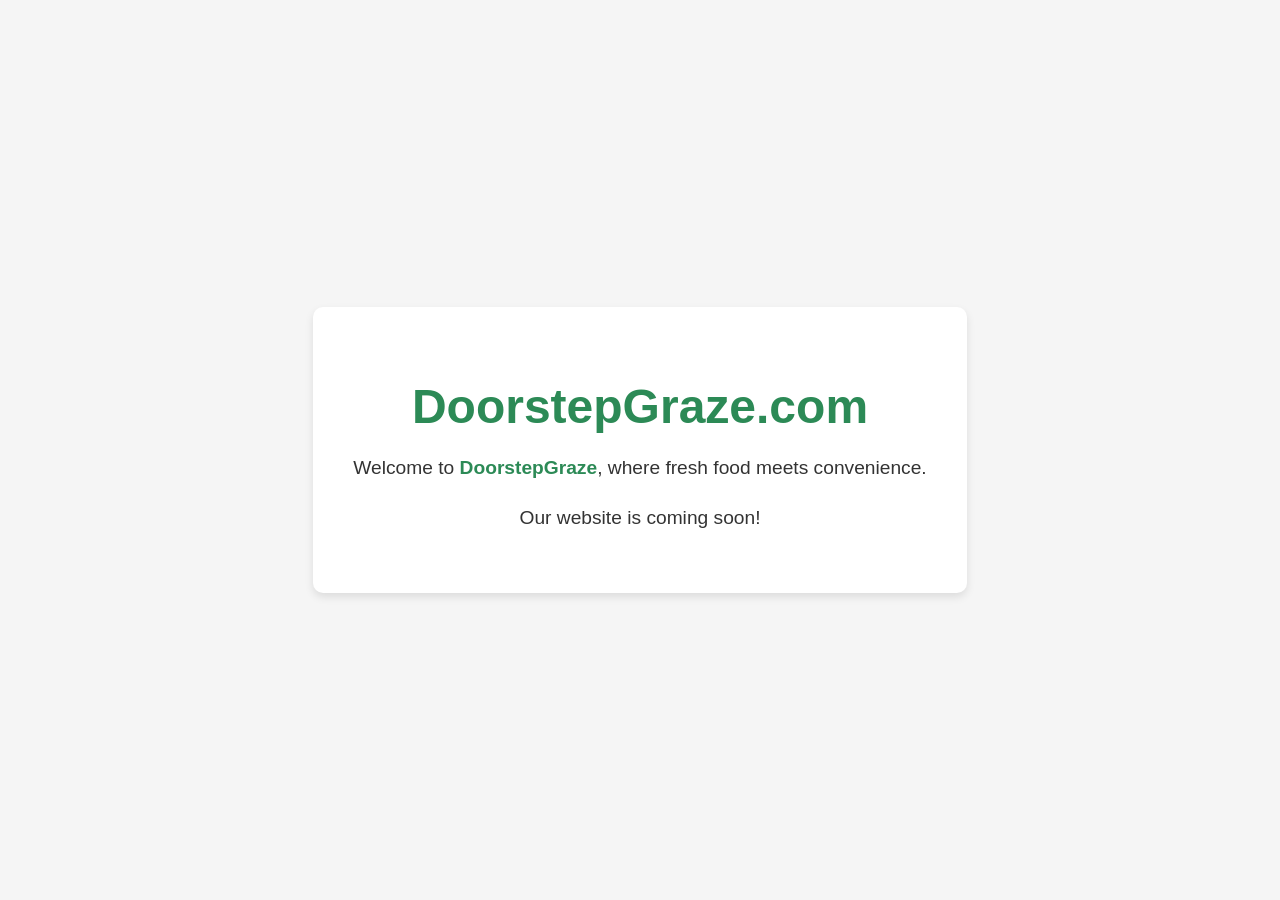
==== index.html @ c5479080 "Create index.html" ====
<!DOCTYPE html>
<html lang="en">
<head>
    <meta charset="UTF-8">
    <meta name="viewport" content="width=device-width, initial-scale=1.0">
    <title>DoorstepGraze.com</title>
    <style>
        body {
            font-family: 'Arial', sans-serif;
            background-color: #f5f5f5;
            margin: 0;
            padding: 0;
            display: flex;
            justify-content: center;
            align-items: center;
            height: 100vh;
            color: #333;
        }
        
        .container {
            text-align: center;
            background-color: white;
            padding: 40px;
            border-radius: 10px;
            box-shadow: 0 4px 8px rgba(0, 0, 0, 0.1);
            max-width: 600px;
        }
        
        h1 {
            color: #2c8a56;
            font-size: 3rem;
            margin-bottom: 10px;
        }
        
        p {
            font-size: 1.2rem;
            line-height: 1.6;
        }
        
        .highlight {
            color: #2c8a56;
            font-weight: bold;
        }
    </style>
</head>
<body>
    <div class="container">
        <h1>DoorstepGraze.com</h1>
        <p>Welcome to <span class="highlight">DoorstepGraze</span>, where fresh food meets convenience.</p>
        <p>Our website is coming soon!</p>
    </div>
</body>
</html>
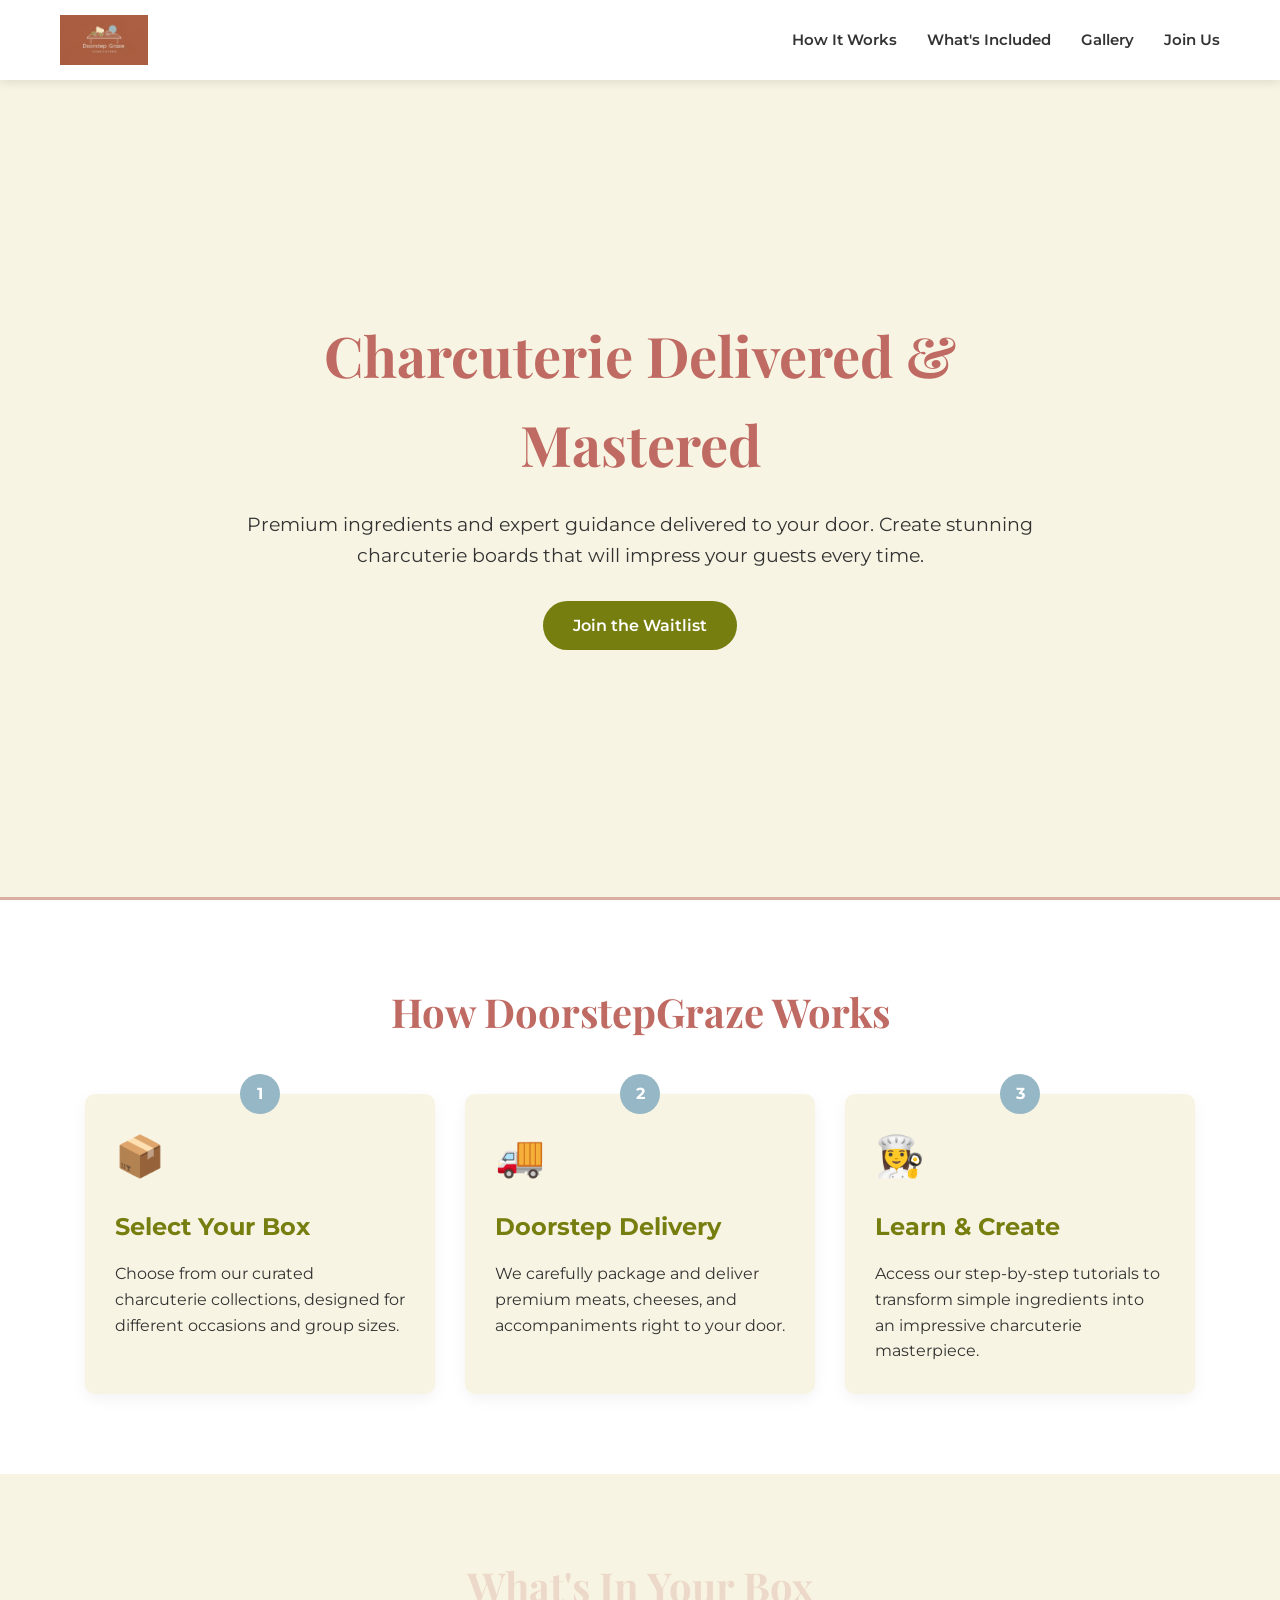
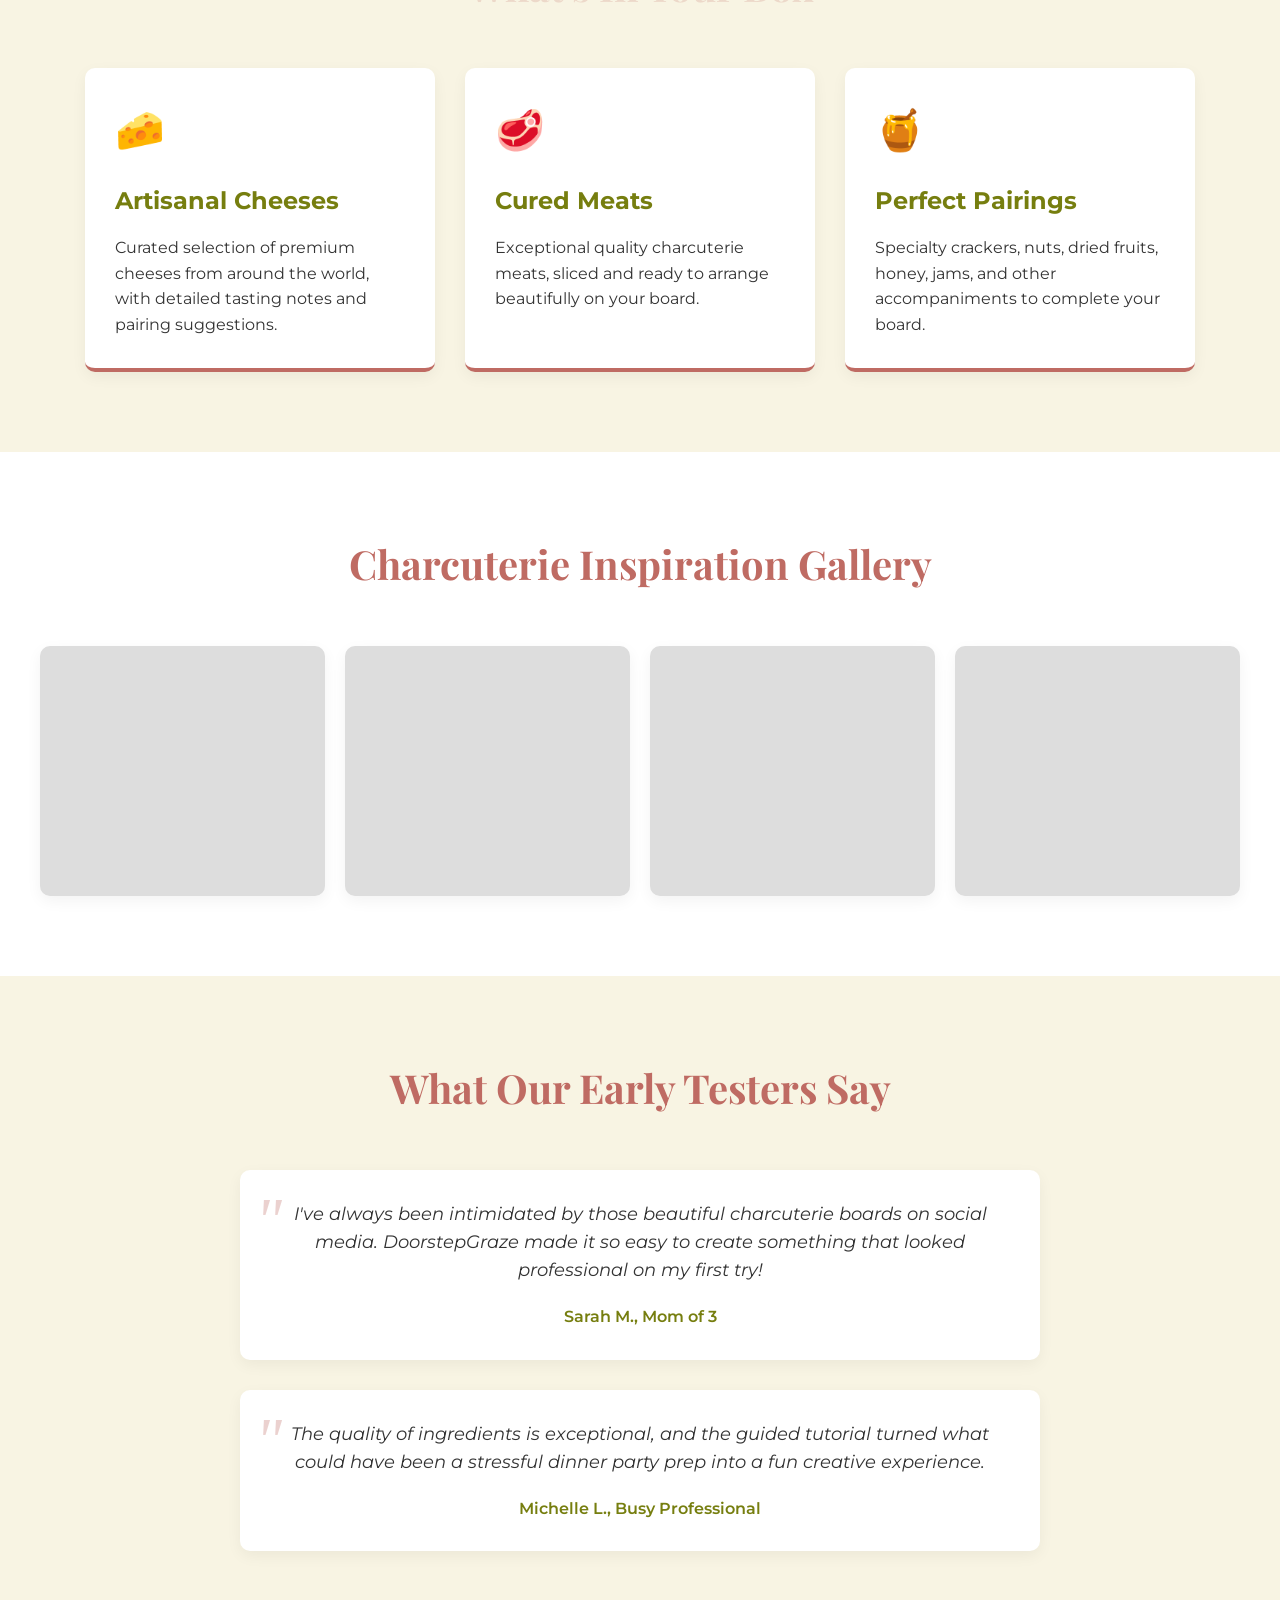
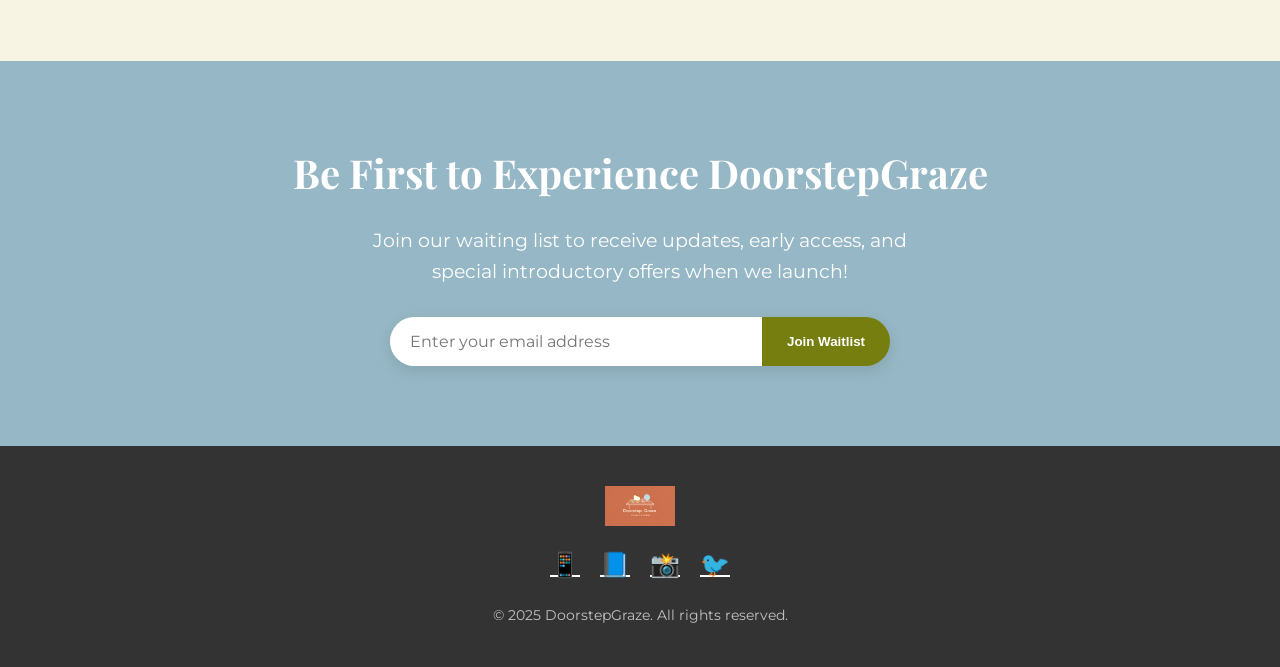
==== commit 9eac38a1: "Added Logo Added Logo" ====
--- a/index.html
+++ b/index.html
@@ -3,51 +3,643 @@
 <head>
     <meta charset="UTF-8">
     <meta name="viewport" content="width=device-width, initial-scale=1.0">
-    <title>DoorstepGraze.com</title>
+    <title>DoorstepGraze - Charcuterie Delivered & Mastered</title>
+    <link rel="preconnect" href="https://fonts.googleapis.com">
+    <link rel="preconnect" href="https://fonts.gstatic.com" crossorigin>
+    <link href="https://fonts.googleapis.com/css2?family=Montserrat:wght@400;600;700&family=Playfair+Display:wght@700&display=swap" rel="stylesheet">
     <style>
-        body {
-            font-family: 'Arial', sans-serif;
-            background-color: #f5f5f5;
+        :root {
+            --primary-color: #BF6B63; /* Terracotta */
+            --secondary-color: #F8F4E3; /* Ivory */
+            --accent-color: #767E0F; /* Olive Green */
+            --highlight-color: #96B7C5; /* Soft Blue */
+            --text-color: #333333;
+            --light-color: #ffffff;
+            --dark-accent: #9A534C; /* Darker Terracotta for hover states */
+            --logo-bg-color: #B36B54; /* Logo background terracotta */
+        }
+        
+        * {
             margin: 0;
             padding: 0;
-            display: flex;
+            box-sizing: border-box;
+        }
+        
+        body {
+            font-family: 'Montserrat', sans-serif;
+            background-color: var(--secondary-color);
+            color: var(--text-color);
+            line-height: 1.6;
+        }
+        
+        /* Header Styles */
+        header {
+            background-color: var(--light-color);
+            box-shadow: 0 2px 10px rgba(0, 0, 0, 0.1);
+            position: fixed;
+            width: 100%;
+            top: 0;
+            z-index: 100;
+        }
+        
+        .navbar {
+            display: flex;
+            justify-content: space-between;
+            align-items: center;
+            max-width: 1200px;
+            margin: 0 auto;
+            padding: 15px 20px;
+        }
+        
+        .logo {
+            text-decoration: none;
+        }
+        
+        .logo-container {
+            display: flex;
+            align-items: center;
+        }
+        
+        .logo-image {
+            height: 50px;
+            width: auto;
+        }
+        
+        .nav-links {
+            display: flex;
+            list-style: none;
+        }
+        
+        .nav-links li {
+            margin-left: 30px;
+        }
+        
+        .nav-links a {
+            text-decoration: none;
+            color: var(--text-color);
+            font-weight: 600;
+            font-size: 0.95rem;
+            transition: color 0.3s ease;
+        }
+        
+        .nav-links a:hover {
+            color: var(--primary-color);
+        }
+        
+        /* Hero Section */
+        .hero {
+            height: 100vh;
+            display: flex;
+            align-items: center;
             justify-content: center;
+            background: linear-gradient(rgba(248, 244, 227, 0.9), rgba(248, 244, 227, 0.9)), url('/api/placeholder/1600/900') no-repeat center center;
+            background-size: cover;
+            text-align: center;
+            padding: 0 20px;
+            position: relative;
+        }
+        
+        .hero::after {
+            content: '';
+            position: absolute;
+            bottom: 0;
+            left: 0;
+            width: 100%;
+            height: 3px;
+            background-color: var(--primary-color);
+            opacity: 0.5;
+        }
+        
+        .hero-content {
+            max-width: 800px;
+            margin-top: 60px;
+        }
+        
+        .hero h1 {
+            font-family: 'Playfair Display', serif;
+            font-size: 3.5rem;
+            color: var(--primary-color);
+            margin-bottom: 20px;
+        }
+        
+        .hero p {
+            font-size: 1.2rem;
+            margin-bottom: 30px;
+            color: var(--text-color);
+        }
+        
+        .cta-button {
+            display: inline-block;
+            background-color: var(--accent-color);
+            color: white;
+            padding: 12px 30px;
+            border-radius: 30px;
+            text-decoration: none;
+            font-weight: 600;
+            transition: background-color 0.3s, transform 0.3s;
+        }
+        
+        .cta-button:hover {
+            background-color: #5D6416;
+            transform: translateY(-3px);
+        }
+        
+        /* How It Works Section */
+        .how-it-works {
+            background-color: var(--light-color);
+            padding: 80px 20px;
+        }
+        
+        .section-title {
+            text-align: center;
+            font-family: 'Playfair Display', serif;
+            font-size: 2.5rem;
+            color: var(--primary-color);
+            margin-bottom: 50px;
+        }
+        
+        .steps-container {
+            display: flex;
+            flex-wrap: wrap;
+            justify-content: center;
+            gap: 30px;
+            max-width: 1200px;
+            margin: 0 auto;
+        }
+        
+        .step-box {
+            background-color: var(--secondary-color);
+            border-radius: 10px;
+            padding: 30px;
+            flex: 1 1 300px;
+            max-width: 350px;
+            box-shadow: 0 5px 15px rgba(0, 0, 0, 0.05);
+            transition: transform 0.3s;
+            position: relative;
+        }
+        
+        .step-box:hover {
+            transform: translateY(-10px);
+        }
+        
+        .step-number {
+            position: absolute;
+            top: -20px;
+            left: 50%;
+            transform: translateX(-50%);
+            background-color: var(--highlight-color);
+            color: white;
+            width: 40px;
+            height: 40px;
+            display: flex;
             align-items: center;
-            height: 100vh;
-            color: #333;
-        }
-        
-        .container {
+            justify-content: center;
+            border-radius: 50%;
+            font-weight: bold;
+        }
+        
+        .step-box h3 {
+            color: var(--accent-color);
+            font-size: 1.5rem;
+            margin-bottom: 15px;
+            margin-top: 10px;
+        }
+        
+        .step-icon {
+            font-size: 2.5rem;
+            margin-bottom: 20px;
+        }
+        
+        /* Features Section */
+        .features {
+            background-color: var(--secondary-color);
+            padding: 80px 20px;
+            position: relative;
+        }
+        
+        .features::before {
+            content: '';
+            position: absolute;
+            top: 0;
+            left: 0;
+            width: 100%;
+            height: 100%;
+            background: linear-gradient(rgba(248, 244, 227, 0.8), rgba(248, 244, 227, 0.8)), url('/api/placeholder/1600/900') no-repeat center center;
+            background-size: cover;
+            z-index: 0;
+        }
+        
+        .feature-container {
+            display: flex;
+            flex-wrap: wrap;
+            justify-content: center;
+            gap: 30px;
+            max-width: 1200px;
+            margin: 0 auto;
+            position: relative;
+            z-index: 1;
+        }
+        
+        .feature-box {
+            background-color: var(--light-color);
+            border-radius: 10px;
+            padding: 30px;
+            flex: 1 1 300px;
+            max-width: 350px;
+            box-shadow: 0 5px 15px rgba(0, 0, 0, 0.05);
+            transition: transform 0.3s;
+            border-bottom: 4px solid var(--primary-color);
+        }
+        
+        .feature-box:hover {
+            transform: translateY(-10px);
+        }
+        
+        .feature-box h3 {
+            color: var(--accent-color);
+            font-size: 1.5rem;
+            margin-bottom: 15px;
+        }
+        
+        .feature-icon {
+            font-size: 2.5rem;
+            color: var(--primary-color);
+            margin-bottom: 20px;
+        }
+        
+        /* Charcuterie Gallery */
+        .gallery {
+            padding: 80px 20px;
+            background-color: var(--light-color);
+        }
+        
+        .gallery-container {
+            display: grid;
+            grid-template-columns: repeat(auto-fill, minmax(250px, 1fr));
+            gap: 20px;
+            max-width: 1200px;
+            margin: 0 auto;
+        }
+        
+        .gallery-item {
+            border-radius: 10px;
+            overflow: hidden;
+            box-shadow: 0 5px 15px rgba(0, 0, 0, 0.05);
+            height: 250px;
+            background-color: #ddd;
+            position: relative;
+        }
+        
+        .gallery-overlay {
+            position: absolute;
+            top: 0;
+            left: 0;
+            width: 100%;
+            height: 100%;
+            background-color: rgba(191, 107, 99, 0.8);
+            display: flex;
+            align-items: center;
+            justify-content: center;
+            opacity: 0;
+            transition: opacity 0.3s;
+        }
+        
+        .gallery-item:hover .gallery-overlay {
+            opacity: 1;
+        }
+        
+        .gallery-text {
+            color: white;
             text-align: center;
-            background-color: white;
-            padding: 40px;
+            padding: 20px;
+        }
+        
+        /* Coming Soon Section */
+        .coming-soon {
+            background-color: var(--highlight-color);
+            color: white;
+            padding: 80px 20px;
+            text-align: center;
+        }
+        
+        .coming-soon h2 {
+            font-family: 'Playfair Display', serif;
+            font-size: 2.5rem;
+            margin-bottom: 20px;
+        }
+        
+        .coming-soon p {
+            font-size: 1.2rem;
+            max-width: 600px;
+            margin: 0 auto 30px;
+        }
+        
+        .email-signup {
+            display: flex;
+            max-width: 500px;
+            margin: 0 auto;
+            box-shadow: 0 5px 15px rgba(0, 0, 0, 0.1);
+            border-radius: 50px;
+            overflow: hidden;
+        }
+        
+        .email-signup input {
+            flex: 1;
+            padding: 15px 20px;
+            border: none;
+            font-size: 1rem;
+            font-family: 'Montserrat', sans-serif;
+        }
+        
+        .email-signup button {
+            background-color: var(--accent-color);
+            color: white;
+            border: none;
+            padding: 15px 25px;
+            font-weight: 600;
+            cursor: pointer;
+            transition: background-color 0.3s;
+        }
+        
+        .email-signup button:hover {
+            background-color: #5D6416;
+        }
+        
+        /* Testimonials Section */
+        .testimonials {
+            padding: 80px 20px;
+            background-color: var(--secondary-color);
+        }
+        
+        .testimonial-container {
+            max-width: 800px;
+            margin: 0 auto;
+            text-align: center;
+        }
+        
+        .testimonial {
+            padding: 30px;
+            background-color: var(--light-color);
             border-radius: 10px;
-            box-shadow: 0 4px 8px rgba(0, 0, 0, 0.1);
-            max-width: 600px;
-        }
-        
-        h1 {
-            color: #2c8a56;
-            font-size: 3rem;
-            margin-bottom: 10px;
-        }
-        
-        p {
-            font-size: 1.2rem;
-            line-height: 1.6;
-        }
-        
-        .highlight {
-            color: #2c8a56;
-            font-weight: bold;
+            box-shadow: 0 5px 15px rgba(0, 0, 0, 0.05);
+            margin-bottom: 30px;
+        }
+        
+        .testimonial-text {
+            font-style: italic;
+            font-size: 1.1rem;
+            margin-bottom: 20px;
+            position: relative;
+        }
+        
+        .testimonial-text::before {
+            content: '"';
+            font-size: 4rem;
+            font-family: Georgia, serif;
+            color: var(--primary-color);
+            opacity: 0.3;
+            position: absolute;
+            top: -30px;
+            left: -15px;
+        }
+        
+        .testimonial-author {
+            font-weight: 600;
+            color: var(--accent-color);
+        }
+        
+        /* Footer */
+        footer {
+            background-color: var(--text-color);
+            color: var(--light-color);
+            padding: 40px 20px;
+            text-align: center;
+        }
+        
+        .footer-content {
+            max-width: 1200px;
+            margin: 0 auto;
+        }
+        
+        .footer-logo {
+            margin-bottom: 20px;
+            display: flex;
+            justify-content: center;
+        }
+        
+        .footer-logo-image {
+            height: 40px;
+            width: auto;
+            filter: brightness(1.2);
+        }
+        
+        .social-links {
+            display: flex;
+            justify-content: center;
+            gap: 20px;
+            margin: 20px 0;
+        }
+        
+        .social-links a {
+            color: var(--light-color);
+            font-size: 1.5rem;
+            transition: color 0.3s;
+        }
+        
+        .social-links a:hover {
+            color: var(--primary-color);
+        }
+        
+        .copyright {
+            margin-top: 20px;
+            font-size: 0.9rem;
+            color: rgba(255, 255, 255, 0.7);
+        }
+        
+        /* Responsive Design */
+        @media (max-width: 768px) {
+            .hero h1 {
+                font-size: 2.5rem;
+            }
+            
+            .feature-container {
+                flex-direction: column;
+                align-items: center;
+            }
+            
+            .nav-links {
+                display: none;
+            }
+            
+            .gallery-container {
+                grid-template-columns: repeat(auto-fill, minmax(200px, 1fr));
+            }
+            
+            .email-signup {
+                flex-direction: column;
+                border-radius: 10px;
+            }
+            
+            .email-signup input {
+                width: 100%;
+                border-radius: 10px 10px 0 0;
+            }
+            
+            .email-signup button {
+                width: 100%;
+                border-radius: 0 0 10px 10px;
+            }
         }
     </style>
 </head>
 <body>
-    <div class="container">
-        <h1>DoorstepGraze.com</h1>
-        <p>Welcome to <span class="highlight">DoorstepGraze</span>, where fresh food meets convenience.</p>
-        <p>Our website is coming soon!</p>
-    </div>
+    <header>
+        <nav class="navbar">
+            <a href="#" class="logo">
+                <div class="logo-container">
+                    <img src="doorstepgraze_logo.jpg" alt="DoorstepGraze Logo" class="logo-image">
+                </div>
+            </a>
+            <ul class="nav-links">
+                <li><a href="#how-it-works">How It Works</a></li>
+                <li><a href="#features">What's Included</a></li>
+                <li><a href="#gallery">Gallery</a></li>
+                <li><a href="#coming-soon">Join Us</a></li>
+            </ul>
+        </nav>
+    </header>
+
+    <section class="hero">
+        <div class="hero-content">
+            <h1>Charcuterie Delivered & Mastered</h1>
+            <p>Premium ingredients and expert guidance delivered to your door. Create stunning charcuterie boards that will impress your guests every time.</p>
+            <a href="#coming-soon" class="cta-button">Join the Waitlist</a>
+        </div>
+    </section>
+
+    <section class="how-it-works" id="how-it-works">
+        <h2 class="section-title">How DoorstepGraze Works</h2>
+        <div class="steps-container">
+            <div class="step-box">
+                <div class="step-number">1</div>
+                <div class="step-icon">📦</div>
+                <h3>Select Your Box</h3>
+                <p>Choose from our curated charcuterie collections, designed for different occasions and group sizes.</p>
+            </div>
+            <div class="step-box">
+                <div class="step-number">2</div>
+                <div class="step-icon">🚚</div>
+                <h3>Doorstep Delivery</h3>
+                <p>We carefully package and deliver premium meats, cheeses, and accompaniments right to your door.</p>
+            </div>
+            <div class="step-box">
+                <div class="step-number">3</div>
+                <div class="step-icon">👩‍🍳</div>
+                <h3>Learn & Create</h3>
+                <p>Access our step-by-step tutorials to transform simple ingredients into an impressive charcuterie masterpiece.</p>
+            </div>
+        </div>
+    </section>
+
+    <section class="features" id="features">
+        <h2 class="section-title">What's In Your Box</h2>
+        <div class="feature-container">
+            <div class="feature-box">
+                <div class="feature-icon">🧀</div>
+                <h3>Artisanal Cheeses</h3>
+                <p>Curated selection of premium cheeses from around the world, with detailed tasting notes and pairing suggestions.</p>
+            </div>
+            <div class="feature-box">
+                <div class="feature-icon">🥩</div>
+                <h3>Cured Meats</h3>
+                <p>Exceptional quality charcuterie meats, sliced and ready to arrange beautifully on your board.</p>
+            </div>
+            <div class="feature-box">
+                <div class="feature-icon">🍯</div>
+                <h3>Perfect Pairings</h3>
+                <p>Specialty crackers, nuts, dried fruits, honey, jams, and other accompaniments to complete your board.</p>
+            </div>
+        </div>
+    </section>
+
+    <section class="gallery" id="gallery">
+        <h2 class="section-title">Charcuterie Inspiration Gallery</h2>
+        <div class="gallery-container">
+            <div class="gallery-item">
+                <div class="gallery-overlay">
+                    <div class="gallery-text">
+                        <h3>Classic Board</h3>
+                        <p>The timeless arrangement of meats, cheeses and fruits</p>
+                    </div>
+                </div>
+            </div>
+            <div class="gallery-item">
+                <div class="gallery-overlay">
+                    <div class="gallery-text">
+                        <h3>Date Night Special</h3>
+                        <p>Intimate and romantic selection for two</p>
+                    </div>
+                </div>
+            </div>
+            <div class="gallery-item">
+                <div class="gallery-overlay">
+                    <div class="gallery-text">
+                        <h3>Party Platter</h3>
+                        <p>Designed to impress your guests at any gathering</p>
+                    </div>
+                </div>
+            </div>
+            <div class="gallery-item">
+                <div class="gallery-overlay">
+                    <div class="gallery-text">
+                        <h3>Seasonal Special</h3>
+                        <p>Featuring the freshest seasonal ingredients</p>
+                    </div>
+                </div>
+            </div>
+        </div>
+    </section>
+
+    <section class="testimonials">
+        <h2 class="section-title">What Our Early Testers Say</h2>
+        <div class="testimonial-container">
+            <div class="testimonial">
+                <div class="testimonial-text">
+                    I've always been intimidated by those beautiful charcuterie boards on social media. DoorstepGraze made it so easy to create something that looked professional on my first try!
+                </div>
+                <div class="testimonial-author">Sarah M., Mom of 3</div>
+            </div>
+            <div class="testimonial">
+                <div class="testimonial-text">
+                    The quality of ingredients is exceptional, and the guided tutorial turned what could have been a stressful dinner party prep into a fun creative experience.
+                </div>
+                <div class="testimonial-author">Michelle L., Busy Professional</div>
+            </div>
+        </div>
+    </section>
+
+    <section class="coming-soon" id="coming-soon">
+        <h2>Be First to Experience DoorstepGraze</h2>
+        <p>Join our waiting list to receive updates, early access, and special introductory offers when we launch!</p>
+        <form class="email-signup">
+            <input type="email" placeholder="Enter your email address" required>
+            <button type="submit">Join Waitlist</button>
+        </form>
+    </section>
+
+    <footer>
+        <div class="footer-content">
+            <div class="footer-logo">
+                <img src="doorstepgraze_logo.jpg" alt="DoorstepGraze Logo" class="footer-logo-image">
+            </div>
+            <div class="social-links">
+                <a href="#">📱</a>
+                <a href="#">📘</a>
+                <a href="#">📸</a>
+                <a href="#">🐦</a>
+            </div>
+            <p class="copyright">© 2025 DoorstepGraze. All rights reserved.</p>
+        </div>
+    </footer>
 </body>
 </html>
